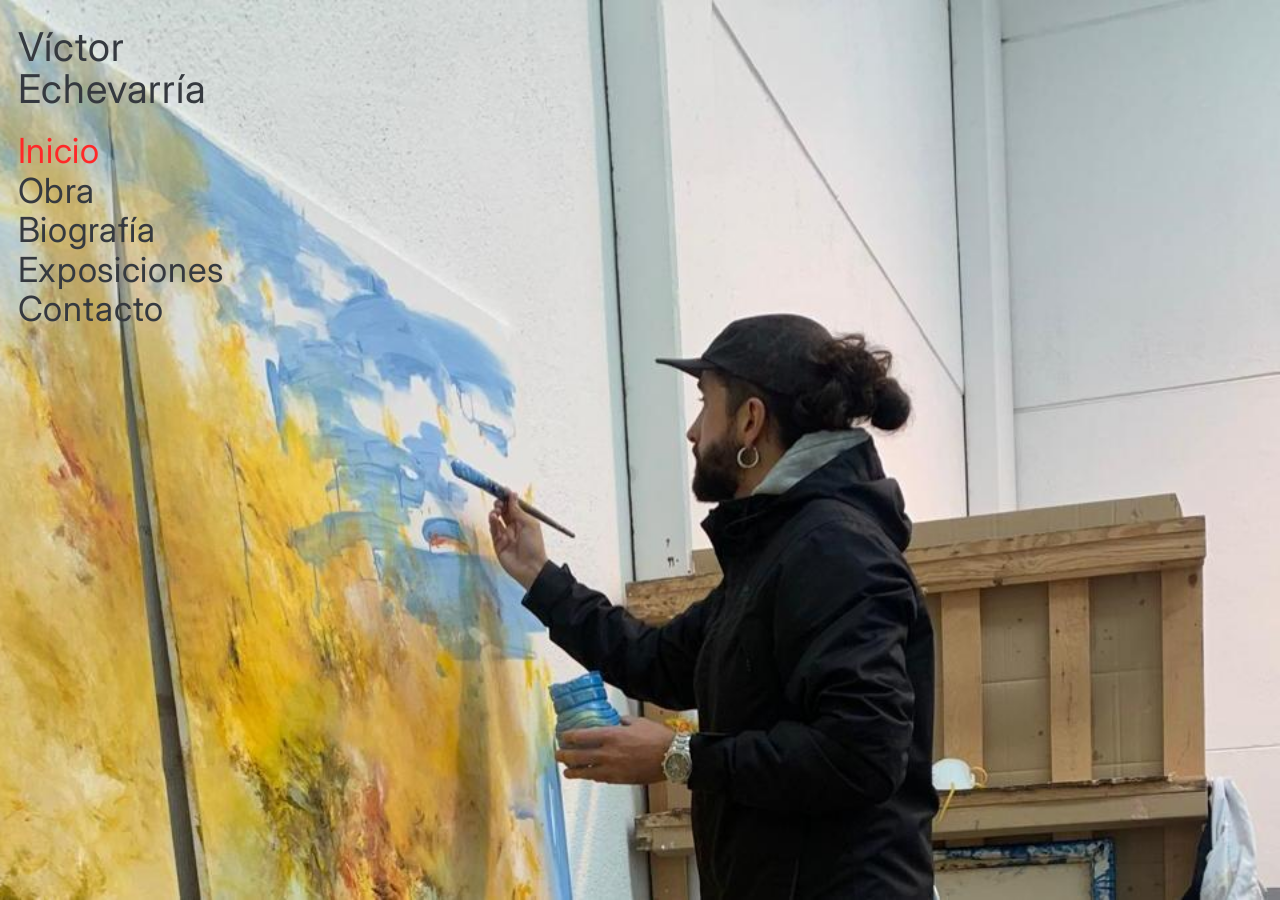
==== index.html @ 8e1c1555 "Version inicial web" ====
<!doctype html>
<html lang="es">
<head>
  <meta charset="utf-8">
  <meta name="viewport" content="width=device-width, initial-scale=1">
  <title>Víctor Echevarría | Pintor</title>
  <meta name="description" content="Web oficial de Víctor Echevarría (Víctor Etxebarria), pintor.">
  <link rel="preconnect" href="https://fonts.googleapis.com">
  <link rel="preconnect" href="https://fonts.gstatic.com" crossorigin>
  <link href="https://fonts.googleapis.com/css2?family=Inter:wght@300;400;500&family=Playfair+Display:wght@500;700&display=swap" rel="stylesheet">
  <link rel="stylesheet" href="styles.css">
</head>
<body class="home-page">
  <header class="site-header" id="top">
    <a class="brand" href="index.html" aria-label="Ir al inicio">
      <span class="brand-main">Víctor Echevarría</span>
    </a>

    <button class="menu-toggle" aria-expanded="false" aria-controls="menu">Menú</button>

    <nav id="menu" class="menu" aria-label="Principal">
      <a href="index.html" class="is-active">Inicio</a>
      <a href="obra.html">Obra</a>
      <a href="biografia.html">Biografía</a>
      <a href="exposiciones.html">Exposiciones</a>
      <a href="contacto.html">Contacto</a>
    </nav>
  </header>

  <main>
    <section id="inicio" class="hero-home">
      <img src="img/home.jpg" alt="Víctor Echevarría en su estudio" class="hero-home-image">
    </section>
  </main>

  <script src="script.js"></script>
</body>
</html>
---- styles.css ----
:root {
  --bg: #e8e8e8;
  --text: #35393f;
  --muted: #6b6f74;
  --active: #ff2828;
  --line: #d7d7d7;
  --sidebar-width: 320px;
}

* {
  box-sizing: border-box;
}

html {
  scroll-behavior: smooth;
}

body {
  margin: 0;
  font-family: "Inter", system-ui, -apple-system, Segoe UI, Roboto, sans-serif;
  color: var(--text);
  background: var(--bg);
  line-height: 1.6;
}

.inner-page {
  min-height: 100vh;
  display: flex;
  flex-direction: column;
}

.site-header {
  position: fixed;
  left: 0;
  top: 0;
  height: 100vh;
  width: var(--sidebar-width);
  z-index: 10;
  display: flex;
  flex-direction: column;
  align-items: flex-start;
  justify-content: flex-start;
  gap: 1.4rem;
  padding: 1.6rem 1.1rem;
  background: transparent;
  border: 0;
}

.home-page .site-header {
  width: var(--sidebar-width);
  color: var(--text);
}

.brand {
  text-decoration: none;
  color: inherit;
  display: grid;
}

.brand-main {
  font-family: "Inter", system-ui, -apple-system, Segoe UI, Roboto, sans-serif;
  font-size: clamp(2rem, 3.1vw, 2.6rem);
  font-weight: 400;
  letter-spacing: 0.02em;
  line-height: 1.06;
}

.brand-sub {
  font-size: 0.75rem;
  color: var(--muted);
}

.menu-toggle {
  display: none;
  font: inherit;
  border: 1px solid var(--line);
  background: transparent;
  color: inherit;
  padding: 0.45rem 0.8rem;
  cursor: pointer;
}

.home-page .menu-toggle {
  border: 1px solid var(--line);
  color: var(--text);
}

.menu {
  display: flex;
  flex-direction: column;
  gap: 0.05rem;
}

.menu a {
  text-decoration: none;
  color: inherit;
  font-size: clamp(1.55rem, 2.7vw, 3.05rem);
  font-weight: 400;
  line-height: 1.12;
  letter-spacing: 0.02em;
  position: relative;
}

.menu a::after {
  content: "";
  position: absolute;
  left: 0;
  bottom: -0.2rem;
  width: 100%;
  height: 1px;
  background: var(--text);
  transform: scaleX(0);
  transform-origin: left;
  transition: transform 0.2s ease;
}

.home-page .menu a::after {
  background: var(--text);
}

.menu a:hover::after,
.menu a:focus-visible::after {
  transform: scaleX(1);
}

.menu a.is-active {
  color: var(--active);
}

main {
  width: 100%;
  margin: 0;
}

.home-page main {
  width: 100%;
}

.inner-page main {
  flex: 1;
  margin-left: var(--sidebar-width);
  width: calc(100% - var(--sidebar-width));
}

.section {
  padding: 2.3rem 2.3rem;
  border-bottom: 0;
}

.hero {
  min-height: 78vh;
  display: grid;
  grid-template-columns: 1.2fr 1fr;
  gap: 2rem;
  align-items: center;
}

.hero-home {
  position: relative;
  min-height: 100vh;
}

.hero-home-image {
  width: 100%;
  height: 100vh;
  object-fit: cover;
  display: block;
}

.hero h1 {
  margin: 0;
  font-family: "Playfair Display", Georgia, serif;
  font-size: clamp(2.2rem, 7vw, 5rem);
  line-height: 1.05;
}

.subtitle {
  margin: 0.7rem 0;
  font-size: 1.1rem;
  color: var(--muted);
}

.intro {
  max-width: 40ch;
}

.intro-links {
  margin-top: 1.2rem;
}

.intro-links a {
  text-decoration: none;
  border-bottom: 1px solid var(--text);
}

.hero-image-wrapper {
  justify-self: end;
  width: min(520px, 100%);
  border: 1px solid var(--line);
  padding: 0.75rem;
  background: #ece8df;
}

.hero-image {
  display: block;
  width: 100%;
  height: auto;
}

h2 {
  margin-top: 0;
  font-family: "Playfair Display", Georgia, serif;
  font-size: clamp(1.7rem, 4vw, 2.6rem);
  font-weight: 600;
}

.page-content {
  min-height: 70vh;
  padding-top: 2.3rem;
}

.page-title {
  margin-top: 0;
  margin-bottom: 1.3rem;
  font-family: "Inter", system-ui, -apple-system, Segoe UI, Roboto, sans-serif;
  font-size: clamp(2rem, 4.3vw, 2.8rem);
  font-weight: 400;
  line-height: 1.1;
}

.works-grid {
  display: grid;
  grid-template-columns: repeat(3, 1fr);
  gap: 1rem;
}

.image-grid {
  display: grid;
  grid-template-columns: repeat(3, 1fr);
  gap: 1rem;
  margin-bottom: 1.4rem;
}

.image-card {
  margin: 0;
  border: 0;
  background: transparent;
  padding: 0;
}

.image-card img {
  width: 100%;
  height: 260px;
  object-fit: cover;
  display: block;
}

.feature-image {
  margin: 0 0 1.4rem;
  border: 0;
  background: transparent;
  padding: 0;
  width: min(760px, 100%);
}

.feature-image img {
  width: 100%;
  height: auto;
  display: block;
}

.feature-image-small {
  width: min(520px, 100%);
}

.split-layout {
  display: grid;
  grid-template-columns: minmax(280px, 44%) minmax(320px, 1fr);
  gap: 2rem;
  align-items: start;
}

.split-layout .feature-image {
  margin: 0;
  width: 100%;
}

.text-side {
  max-width: 72ch;
}

.text-side p {
  margin-top: 0;
  margin-bottom: 1.1rem;
}

.contact-info p {
  font-size: 1.08rem;
}

.exhibitions-content {
  max-width: 980px;
}

.exhibition-block {
  margin-bottom: 2.4rem;
  padding-bottom: 1.4rem;
  border-bottom: 1px solid var(--line);
}

.exhibition-block:last-child {
  border-bottom: 0;
  margin-bottom: 0;
  padding-bottom: 0;
}

.exhibition-title {
  margin: 0 0 0.8rem;
  font-size: clamp(1.4rem, 2.4vw, 2rem);
  font-weight: 500;
  line-height: 1.2;
}

.exhibition-subtitle {
  margin: 1.2rem 0 0.6rem;
  font-size: 1.05rem;
  font-weight: 500;
}

.exhibition-block p {
  margin: 0 0 0.65rem;
}

.works-grid article {
  border: 1px solid var(--line);
  padding: 1rem;
  background: rgba(255, 255, 255, 0.35);
}

.works-grid h3 {
  margin-top: 0;
  font-size: 1.05rem;
}

.biography p,
.contact p {
  max-width: 72ch;
}

a {
  color: inherit;
}

@media (max-width: 900px) {
  .site-header,
  .home-page .site-header {
    width: 100%;
    height: auto;
    position: sticky;
    flex-direction: row;
    align-items: center;
    justify-content: space-between;
    gap: 1rem;
    padding: 1rem 1.1rem;
    background: rgba(232, 232, 232, 0.96);
    border-bottom: 1px solid var(--line);
  }

  .inner-page main,
  .home-page main {
    margin-left: 0;
    width: 100%;
  }

  .brand-main {
    font-size: 1.55rem;
  }

  .menu a {
    font-size: 1.5rem;
  }

  .hero {
    grid-template-columns: 1fr;
    min-height: auto;
    padding-top: 2rem;
  }

  .hero-image-wrapper {
    justify-self: start;
  }

  .works-grid {
    grid-template-columns: 1fr;
  }

  .image-grid {
    grid-template-columns: 1fr;
  }

  .image-card img {
    height: 220px;
  }

  .split-layout {
    grid-template-columns: 1fr;
    gap: 1.2rem;
  }
}

@media (max-width: 720px) {
  .menu-toggle {
    display: inline-flex;
    align-items: center;
  }

  .menu {
    position: absolute;
    top: 100%;
    right: 1rem;
    left: 1rem;
    display: none;
    flex-direction: column;
    background: rgba(232, 232, 232, 0.98);
    border: 1px solid var(--line);
    padding: 0.9rem;
  }

  .home-page .menu {
    background: rgba(232, 232, 232, 0.98);
    border: 1px solid var(--line);
  }

  .menu.is-open {
    display: flex;
  }
}
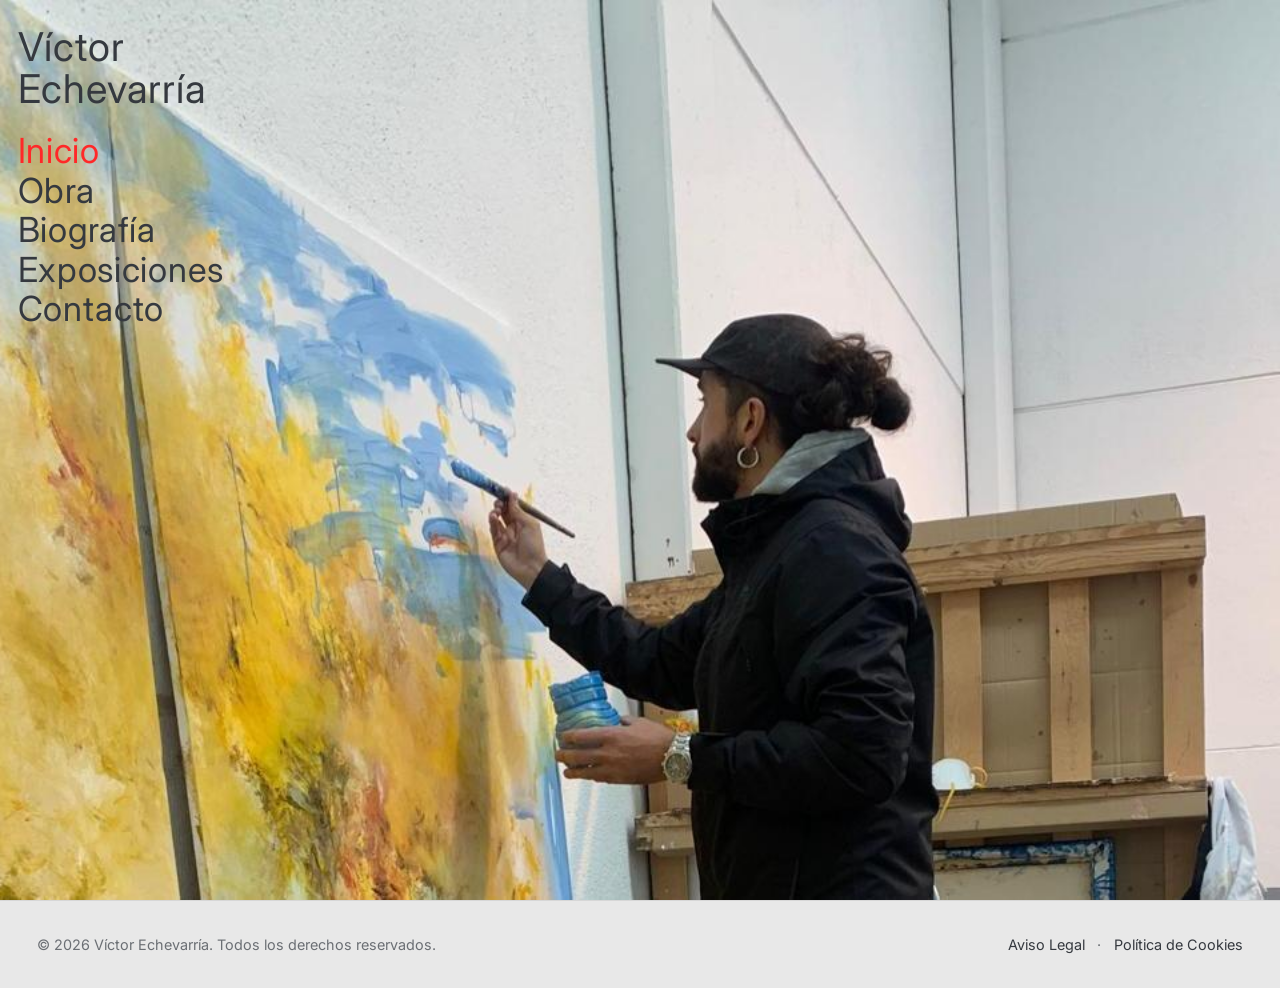
==== commit b408d559: "aviso legal y cookies" ====
--- a/index.html
+++ b/index.html
@@ -33,6 +33,17 @@
     </section>
   </main>
 
+  <footer class="site-footer">
+    <div class="footer-content">
+      <p>&copy; 2026 Víctor Echevarría. Todos los derechos reservados.</p>
+      <nav class="footer-links">
+        <a href="aviso-legal.html">Aviso Legal</a>
+        <span class="separator">·</span>
+        <a href="politica-cookies.html">Política de Cookies</a>
+      </nav>
+    </div>
+  </footer>
+
   <script src="script.js"></script>
 </body>
 </html>
--- a/styles.css
+++ b/styles.css
@@ -234,6 +234,27 @@
   gap: 1rem;
 }
 
+.works-list {
+  display: grid;
+  grid-template-columns: repeat(auto-fit, minmax(220px, 1fr));
+  gap: 1rem;
+  align-items: start;
+}
+
+.work-item {
+  display: contents;
+}
+
+.work-text h3 {
+  margin: 0 0 0.35rem;
+  font-size: 1.05rem;
+  line-height: 1.2;
+}
+
+.work-text p {
+  margin: 0;
+}
+
 .image-grid {
   display: grid;
   grid-template-columns: repeat(3, 1fr);
@@ -394,6 +415,16 @@
     grid-template-columns: 1fr;
   }
 
+  .works-list {
+    grid-template-columns: 1fr;
+    gap: 1.1rem;
+  }
+
+  .work-item {
+    display: grid;
+    gap: 0.6rem;
+  }
+
   .image-grid {
     grid-template-columns: 1fr;
   }
@@ -434,4 +465,102 @@
   .menu.is-open {
     display: flex;
   }
+}
+
+/* Footer */
+.site-footer {
+  margin-top: auto;
+  padding: 2rem 2.3rem;
+  border-top: 1px solid var(--line);
+  background: transparent;
+}
+
+.home-page .site-footer {
+  margin-left: 0;
+  width: 100%;
+}
+
+.inner-page .site-footer {
+  margin-left: var(--sidebar-width);
+  width: calc(100% - var(--sidebar-width));
+}
+
+.footer-content {
+  display: flex;
+  justify-content: space-between;
+  align-items: center;
+  flex-wrap: wrap;
+  gap: 1rem;
+  font-size: 0.9rem;
+  color: var(--muted);
+}
+
+.footer-content p {
+  margin: 0;
+}
+
+.footer-links {
+  display: flex;
+  align-items: center;
+  gap: 0.8rem;
+}
+
+.footer-links a {
+  text-decoration: none;
+  color: var(--text);
+  transition: color 0.2s ease;
+}
+
+.footer-links a:hover,
+.footer-links a:focus-visible {
+  color: var(--active);
+}
+
+.footer-links .separator {
+  color: var(--muted);
+}
+
+.legal-content {
+  max-width: 980px;
+}
+
+.legal-content h2 {
+  margin-top: 2rem;
+  margin-bottom: 0.8rem;
+  font-size: 1.5rem;
+}
+
+.legal-content h3 {
+  margin-top: 1.4rem;
+  margin-bottom: 0.6rem;
+  font-size: 1.15rem;
+  font-weight: 500;
+}
+
+.legal-content p,
+.legal-content ul {
+  margin: 0 0 1rem;
+  max-width: 80ch;
+}
+
+.legal-content ul {
+  padding-left: 1.5rem;
+}
+
+.legal-content li {
+  margin-bottom: 0.4rem;
+}
+
+@media (max-width: 900px) {
+  .inner-page .site-footer,
+  .home-page .site-footer {
+    margin-left: 0;
+    width: 100%;
+  }
+
+  .footer-content {
+    flex-direction: column;
+    text-align: center;
+    gap: 0.8rem;
+  }
 }
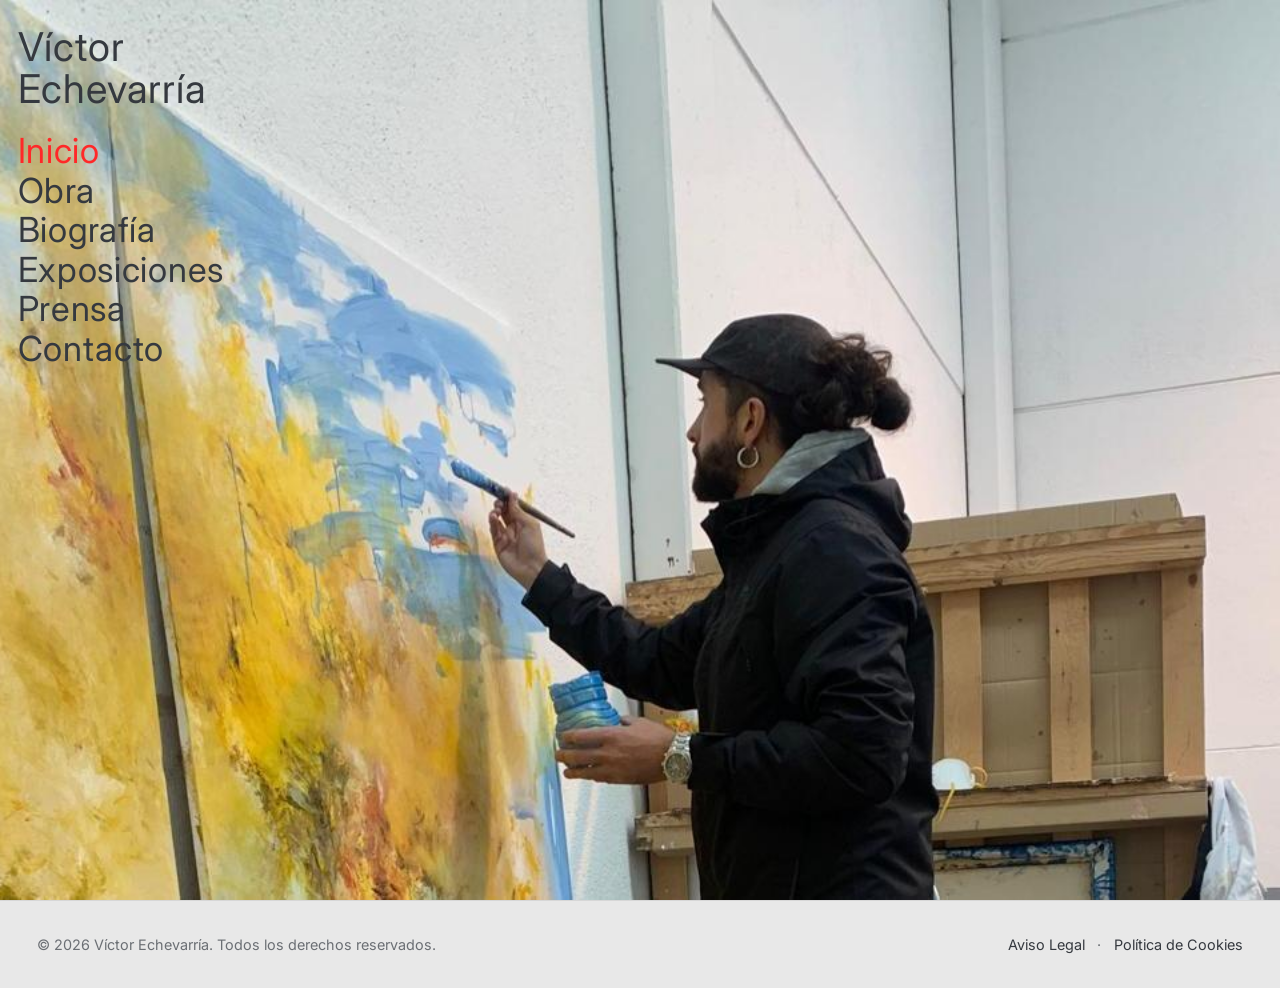
==== commit d7be0387: "seo, favicon y prensa" ====
--- a/index.html
+++ b/index.html
@@ -5,6 +5,11 @@
   <meta name="viewport" content="width=device-width, initial-scale=1">
   <title>Víctor Echevarría | Pintor</title>
   <meta name="description" content="Web oficial de Víctor Echevarría (Víctor Etxebarria), pintor.">
+  <link rel="icon" type="image/svg+xml" href="favicon.svg">
+  <link rel="icon" type="image/png" href="favicon.png">
+  <meta property="og:title" content="Víctor Echevarría | Pintor">
+  <meta property="og:description" content="Web oficial de Víctor Echevarría, artista contemporáneo.">
+  <meta property="og:type" content="website">
   <link rel="preconnect" href="https://fonts.googleapis.com">
   <link rel="preconnect" href="https://fonts.gstatic.com" crossorigin>
   <link href="https://fonts.googleapis.com/css2?family=Inter:wght@300;400;500&family=Playfair+Display:wght@500;700&display=swap" rel="stylesheet">
@@ -23,6 +28,7 @@
       <a href="obra.html">Obra</a>
       <a href="biografia.html">Biografía</a>
       <a href="exposiciones.html">Exposiciones</a>
+      <a href="prensa.html">Prensa</a>
       <a href="contacto.html">Contacto</a>
     </nav>
   </header>
--- a/styles.css
+++ b/styles.css
@@ -551,6 +551,131 @@
   margin-bottom: 0.4rem;
 }
 
+/* Lightbox */
+.lightbox {
+  display: none;
+  position: fixed;
+  z-index: 9999;
+  top: 0;
+  left: 0;
+  width: 100%;
+  height: 100%;
+  background: rgba(0, 0, 0, 0.95);
+  align-items: center;
+  justify-content: center;
+  cursor: pointer;
+}
+
+.lightbox.is-open {
+  display: flex;
+}
+
+.lightbox-img {
+  max-width: 90%;
+  max-height: 90%;
+  object-fit: contain;
+  box-shadow: 0 8px 32px rgba(0, 0, 0, 0.5);
+  cursor: default;
+}
+
+.lightbox-close {
+  position: absolute;
+  top: 20px;
+  right: 30px;
+  font-size: 40px;
+  color: #fff;
+  background: none;
+  border: none;
+  cursor: pointer;
+  transition: opacity 0.2s;
+  padding: 0;
+  line-height: 1;
+  width: 40px;
+  height: 40px;
+  z-index: 10000;
+}
+
+.lightbox-close:hover {
+  opacity: 0.7;
+}
+
+.lightbox-trigger {
+  cursor: pointer;
+  transition: transform 0.2s, opacity 0.2s;
+}
+
+.lightbox-trigger:hover {
+  transform: scale(1.02);
+  opacity: 0.95;
+}
+
+/* Press page */
+.press-list {
+  max-width: 900px;
+}
+
+.press-item {
+  padding: 1.8rem 0;
+  border-bottom: 1px solid var(--line);
+}
+
+.press-item:last-child {
+  border-bottom: none;
+}
+
+.press-item h3 {
+  margin: 0 0 0.8rem;
+  font-family: "Playfair Display", Georgia, serif;
+  font-size: clamp(1.3rem, 2.4vw, 1.7rem);
+  font-weight: 600;
+  line-height: 1.2;
+}
+
+.press-excerpt {
+  margin: 0 0 0.6rem;
+  line-height: 1.6;
+  max-width: 72ch;
+}
+
+.press-meta {
+  margin: 0 0 0.8rem;
+  font-size: 0.9rem;
+  color: var(--muted);
+}
+
+.press-link {
+  display: inline-block;
+  text-decoration: none;
+  color: var(--text);
+  font-weight: 500;
+  border-bottom: 1px solid var(--text);
+  transition: color 0.2s, border-color 0.2s;
+}
+
+.press-link:hover,
+.press-link:focus-visible {
+  color: var(--active);
+  border-color: var(--active);
+}
+
+/* CV Download button */
+.btn-download {
+  display: inline-block;
+  padding: 0.75rem 1.5rem;
+  background: var(--text);
+  color: var(--bg);
+  text-decoration: none;
+  font-weight: 500;
+  border-radius: 4px;
+  transition: background 0.2s, transform 0.1s;
+}
+
+.btn-download:hover,
+.btn-download:focus-visible {
+  background: var(--active);
+  transform: translateY(-1px);
+}
+
 @media (max-width: 900px) {
   .inner-page .site-footer,
   .home-page .site-footer {
